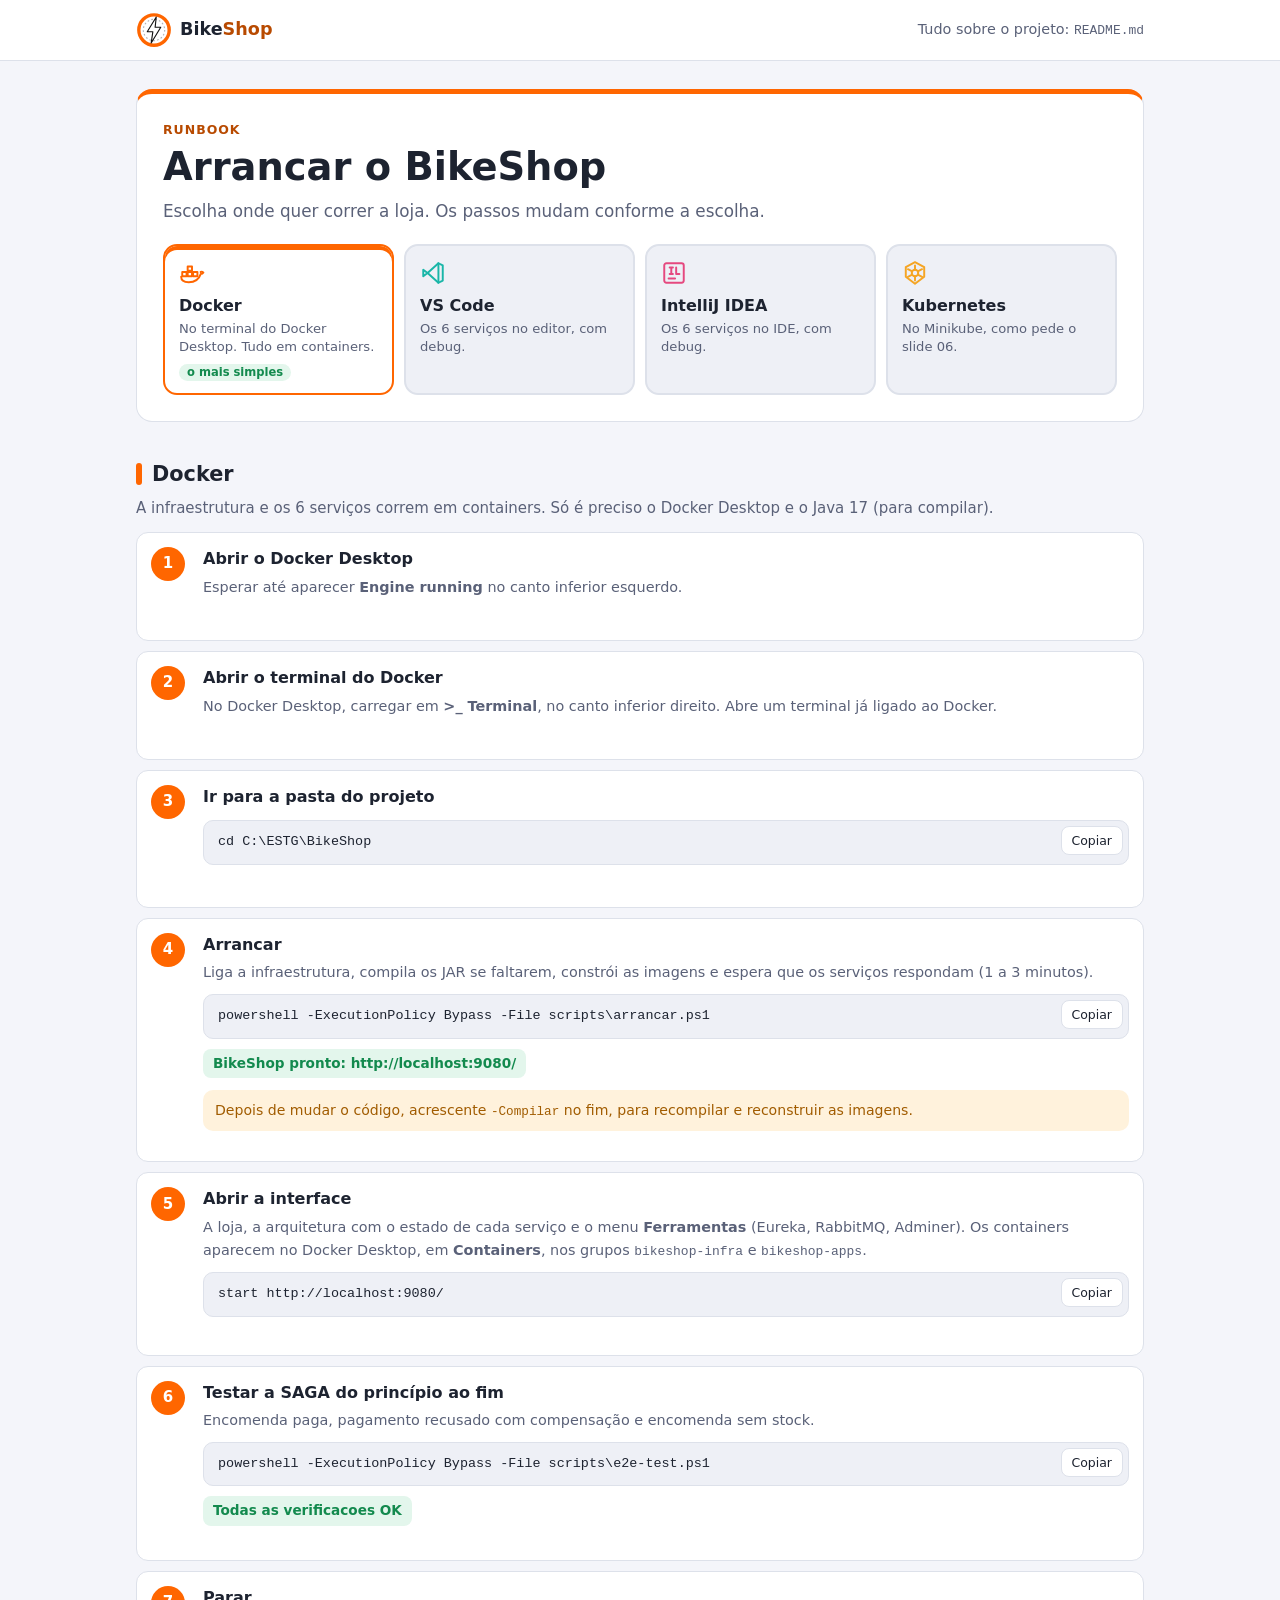
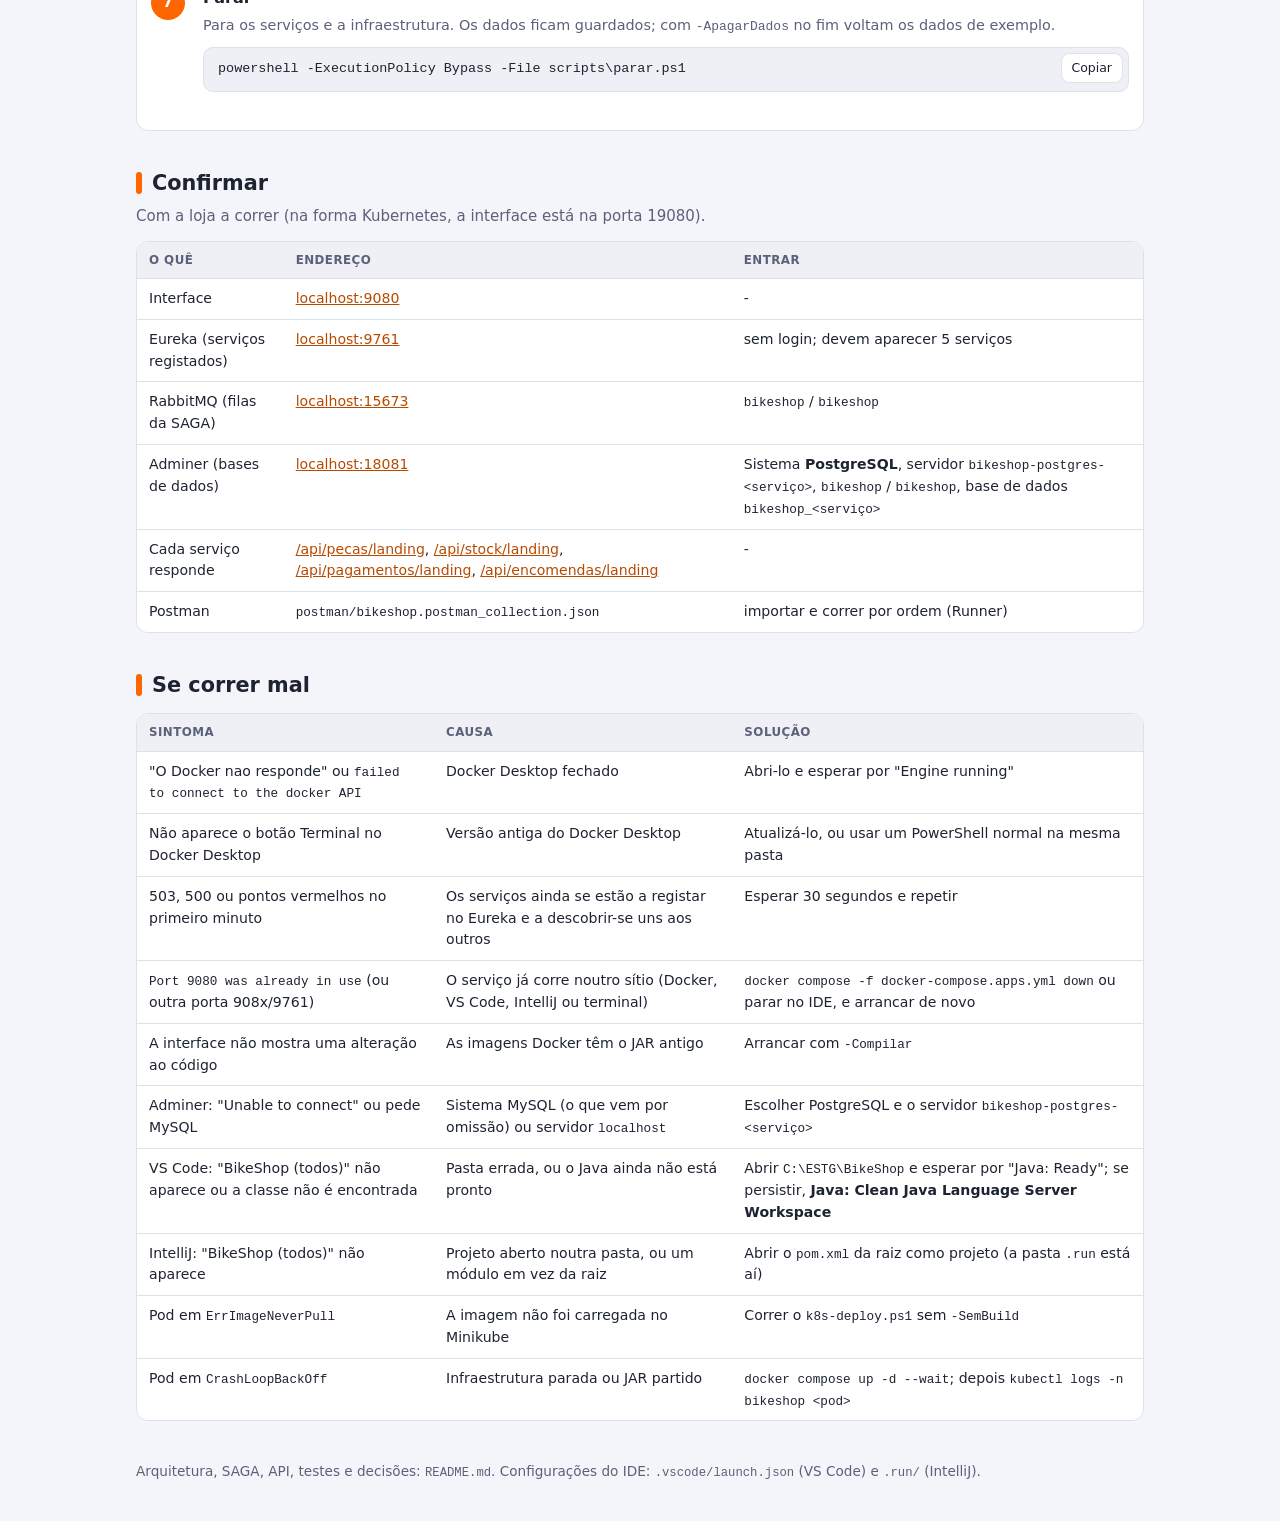
==== RUNBOOK.html @ 40848732 "Runbook: arrancar pelo Docker, VS Code, IntelliJ ou Minikube - RUNBOOK.html com um seletor por forma" ====
<!doctype html>
<html lang="pt-PT">
<head>
<meta charset="utf-8">
<meta name="viewport" content="width=device-width, initial-scale=1">
<title>Runbook · BikeShop</title>
<meta name="description" content="Como arrancar o BikeShop: no terminal do Docker Desktop, pelo VS Code, pelo IntelliJ IDEA ou no Minikube.">
<style>
:root{--bg:#f4f5fa;--s:#fff;--s2:#eef0f6;--t:#1d2330;--m:#5a6178;--b:#dde1ea;--a:#ff6600;--ai:#b84a00;--ok:#138a4e;--okb:#e3f6ec;--warn:#a15c00;--warnb:#fff2dc;--dk:#ff6600;--vs:#19b6a8;--ij:#e5487f;--k8:#f5a524;color-scheme:light}
@media (prefers-color-scheme:dark){:root{--bg:#0e1020;--s:#181b2e;--s2:#20243a;--t:#eef0f7;--m:#a9afc6;--b:#2e3350;--ai:#ff8a3d;--ok:#34d399;--okb:#10302a;--warn:#f5b54a;--warnb:#33270f;color-scheme:dark}}
*{box-sizing:border-box}
body{margin:0;background:var(--bg);color:var(--t);font:15px/1.55 "Segoe UI",system-ui,-apple-system,Roboto,sans-serif}
a{color:var(--ai)}
code,pre,kbd{font-family:ui-monospace,"Cascadia Code",Consolas,monospace}
code{font-size:.9em}
kbd{padding:1px 6px;border:1px solid var(--b);border-bottom-width:2px;border-radius:6px;background:var(--s2);font-size:.85em}
.wrap{max-width:1040px;margin:0 auto;padding:0 16px}
header.top{background:var(--s);border-bottom:1px solid var(--b)}
.top .wrap{display:flex;align-items:center;flex-wrap:wrap;gap:6px 12px;min-height:60px;padding-top:8px;padding-bottom:8px}
.brand{display:flex;align-items:center;gap:8px;font-weight:800;font-size:1.1rem}
.brand svg{width:36px;height:36px}.wm span{color:var(--ai)}
.top .doc{margin-left:auto;font-size:.9rem;color:var(--m)}
.hero{margin:28px 0 8px;padding:26px;border-radius:16px;background:var(--s);border:1px solid var(--b);border-top:5px solid var(--a)}
.eyebrow{margin:0;color:var(--ai);font-weight:700;font-size:.78rem;letter-spacing:.08em;text-transform:uppercase}
h1{margin:6px 0 0;font-size:clamp(1.6rem,1.2rem + 1.8vw,2.4rem);line-height:1.15}
.lead{margin:8px 0 0;color:var(--m);font-size:1.05rem}
/* Seletor da forma de arrancar */
.modos{display:grid;grid-template-columns:repeat(4,minmax(0,1fr));gap:10px;margin:20px 0 0}
.modo{--c:var(--a);display:flex;flex-direction:column;align-items:flex-start;gap:2px;padding:14px 14px 12px;border-radius:14px;border:2px solid var(--b);background:var(--s2);color:var(--t);font:inherit;text-align:left;cursor:pointer;transition:border-color .15s,background .15s,transform .15s}
.modo:hover{border-color:var(--c);transform:translateY(-1px)}
.modo:focus-visible{outline:3px solid var(--c);outline-offset:2px}
.modo[aria-selected="true"]{border-color:var(--c);background:var(--s);box-shadow:inset 0 4px 0 var(--c)}
.modo svg{width:26px;height:26px;margin-bottom:6px;color:var(--c);fill:none;stroke:currentColor;stroke-width:1.8;stroke-linecap:round;stroke-linejoin:round}
.modo b{font-size:1rem}.modo span{color:var(--m);font-size:.82rem;line-height:1.35}
.modo .tag{margin-top:6px;padding:1px 8px;border-radius:999px;background:var(--okb);color:var(--ok);font-size:.72rem;font-weight:700}
.dk{--c:var(--dk)}.vs{--c:var(--vs)}.ij{--c:var(--ij)}.k8{--c:var(--k8)}
.painel[hidden]{display:block}.js .painel[hidden]{display:none}
.painel{margin-top:8px}
h2{margin:36px 0 12px;font-size:1.3rem;display:flex;align-items:center;gap:10px}
h2:before{content:"";flex:none;width:6px;height:22px;border-radius:3px;background:var(--c,var(--a))}
.sub{margin:-6px 0 12px;color:var(--m)}
.porque{margin:0 0 12px;padding:12px 14px;border-radius:12px;background:var(--s);border:1px solid var(--b);border-left:4px solid var(--c);font-size:.92rem}
ol.steps{list-style:none;margin:0;padding:0;display:grid;gap:10px;counter-reset:n}
ol.steps>li{counter-increment:n;display:grid;grid-template-columns:40px minmax(0,1fr);gap:4px 12px;padding:14px;border-radius:12px;background:var(--s);border:1px solid var(--b)}
ol.steps>li>*{grid-column:2}
ol.steps>li:before{content:counter(n);grid-column:1;grid-row:1 / span 9;display:grid;place-items:center;width:34px;height:34px;border-radius:50%;background:var(--c,var(--a));color:#fff;font-weight:800}
ol.steps h3{margin:0;font-size:1rem}ol.steps p{margin:0;color:var(--m);font-size:.9rem}
.cmd{position:relative;margin:6px 0 0}
.cmd pre{margin:0;padding:11px 84px 11px 14px;border-radius:10px;background:var(--s2);border:1px solid var(--b);overflow-x:auto;font-size:.84rem;white-space:pre}
.copy{position:absolute;top:6px;right:6px;padding:4px 10px;border:1px solid var(--b);border-radius:8px;background:var(--s);color:var(--t);font:inherit;font-size:.78rem;cursor:pointer}
.copy:hover{border-color:var(--a)}
.ok{display:block;width:fit-content;max-width:100%;margin-top:6px;padding:4px 10px;border-radius:8px;background:var(--okb);color:var(--ok);font-size:.85rem;font-weight:600}
.note{margin-top:8px;padding:10px 12px;border-radius:10px;background:var(--warnb);color:var(--warn);font-size:.88rem}
table{width:100%;border-collapse:collapse;background:var(--s);font-size:.88rem}
th,td{padding:9px 12px;border-bottom:1px solid var(--b);text-align:left;vertical-align:top}
th{background:var(--s2);color:var(--m);font-size:.74rem;letter-spacing:.04em;text-transform:uppercase}
tr:last-child td{border-bottom:0}.tw{overflow-x:auto;border-radius:12px;border:1px solid var(--b)}
footer{margin:40px 0;color:var(--m);font-size:.85rem}
@media (max-width:860px){.modos{grid-template-columns:repeat(2,minmax(0,1fr))}}
@media (max-width:760px){ol.steps>li{grid-template-columns:minmax(0,1fr)}ol.steps>li>*{grid-column:1}ol.steps>li:before{grid-row:auto}.hero{padding:20px}}
@media (max-width:420px){.modo span:not(.tag){display:none}}
</style>
</head>
<body>
<header class="top"><div class="wrap">
  <div class="brand"><svg viewBox="0 0 64 64" aria-hidden="true"><circle cx="32" cy="32" r="27" fill="none" stroke="#FF6600" stroke-width="6"/><circle cx="32" cy="32" r="19" fill="none" stroke="currentColor" stroke-opacity=".35" stroke-width="2" stroke-dasharray="3 4"/><path d="M36 9 L20 35 H30 L27 55 L44 27 H34 Z" fill="#FFFFFF" stroke="#111111" stroke-width="2" stroke-linejoin="round"/></svg><span class="wm">Bike<span>Shop</span></span></div>
  <span class="doc">Tudo sobre o projeto: <code>README.md</code></span>
</div></header>

<main class="wrap">
<section class="hero">
  <p class="eyebrow">Runbook</p>
  <h1>Arrancar o BikeShop</h1>
  <p class="lead">Escolha onde quer correr a loja. Os passos mudam conforme a escolha.</p>
  <div class="modos" role="tablist" aria-label="Forma de arrancar">
    <button class="modo dk" role="tab" id="t-docker" aria-controls="docker" aria-selected="true">
      <svg viewBox="0 0 24 24" aria-hidden="true"><rect x="3" y="11" width="4" height="4"/><rect x="8" y="11" width="4" height="4"/><rect x="13" y="11" width="4" height="4"/><rect x="8" y="6" width="4" height="4"/><path d="M2 15.5c0 3 2.5 5 7 5 6 0 9.5-3 11-7.5 1 0 2-.5 2.5-1.5-1-.7-2-.6-2.5-.4"/></svg>
      <b>Docker</b><span>No terminal do Docker Desktop. Tudo em containers.</span><span class="tag">o mais simples</span>
    </button>
    <button class="modo vs" role="tab" id="t-vscode" aria-controls="vscode" aria-selected="false">
      <svg viewBox="0 0 24 24" aria-hidden="true"><path d="M17 3l4 2v14l-4 2L7 12l10-9z"/><path d="M17 3v18M7 12L3 9v6l4-3"/></svg>
      <b>VS Code</b><span>Os 6 serviços no editor, com debug.</span>
    </button>
    <button class="modo ij" role="tab" id="t-intellij" aria-controls="intellij" aria-selected="false">
      <svg viewBox="0 0 24 24" aria-hidden="true"><rect x="3" y="3" width="18" height="18" rx="2"/><path d="M7 17h6M8 7h3M9.5 7v6M8 13h3M14 7v6h3"/></svg>
      <b>IntelliJ IDEA</b><span>Os 6 serviços no IDE, com debug.</span>
    </button>
    <button class="modo k8" role="tab" id="t-k8s" aria-controls="k8s" aria-selected="false">
      <svg viewBox="0 0 24 24" aria-hidden="true"><path d="M12 2l8.5 4.5v9L12 22l-8.5-6.5v-9L12 2z"/><circle cx="12" cy="12" r="3"/><path d="M12 5v4M12 15v4M5.5 8.5L9.4 10.5M14.6 13.5l3.9 2M18.5 8.5l-3.9 2M9.4 13.5l-3.9 2"/></svg>
      <b>Kubernetes</b><span>No Minikube, como pede o slide 06.</span>
    </button>
  </div>
</section>

<!-- Docker -->
<section class="painel dk" id="docker" role="tabpanel" aria-labelledby="t-docker">
  <h2>Docker</h2>
  <p class="sub">A infraestrutura e os 6 serviços correm em containers. Só é preciso o Docker Desktop e o Java 17 (para compilar).</p>
  <ol class="steps">
    <li>
      <h3>Abrir o Docker Desktop</h3>
      <p>Esperar até aparecer <b>Engine running</b> no canto inferior esquerdo.</p>
    </li>
    <li>
      <h3>Abrir o terminal do Docker</h3>
      <p>No Docker Desktop, carregar em <b>&gt;_ Terminal</b>, no canto inferior direito. Abre um terminal já ligado ao Docker.</p>
    </li>
    <li>
      <h3>Ir para a pasta do projeto</h3>
      <div class="cmd"><pre>cd C:\ESTG\BikeShop</pre></div>
    </li>
    <li>
      <h3>Arrancar</h3>
      <p>Liga a infraestrutura, compila os JAR se faltarem, constrói as imagens e espera que os serviços respondam (1 a 3 minutos).</p>
      <div class="cmd"><pre>powershell -ExecutionPolicy Bypass -File scripts\arrancar.ps1</pre></div>
      <span class="ok">BikeShop pronto: http://localhost:9080/</span>
      <div class="note">Depois de mudar o código, acrescente <code>-Compilar</code> no fim, para recompilar e reconstruir as imagens.</div>
    </li>
    <li>
      <h3>Abrir a interface</h3>
      <p>A loja, a arquitetura com o estado de cada serviço e o menu <b>Ferramentas</b> (Eureka, RabbitMQ, Adminer). Os containers aparecem no Docker Desktop, em <b>Containers</b>, nos grupos <code>bikeshop-infra</code> e <code>bikeshop-apps</code>.</p>
      <div class="cmd"><pre>start http://localhost:9080/</pre></div>
    </li>
    <li>
      <h3>Testar a SAGA do princípio ao fim</h3>
      <p>Encomenda paga, pagamento recusado com compensação e encomenda sem stock.</p>
      <div class="cmd"><pre>powershell -ExecutionPolicy Bypass -File scripts\e2e-test.ps1</pre></div>
      <span class="ok">Todas as verificacoes OK</span>
    </li>
    <li>
      <h3>Parar</h3>
      <p>Para os serviços e a infraestrutura. Os dados ficam guardados; com <code>-ApagarDados</code> no fim voltam os dados de exemplo.</p>
      <div class="cmd"><pre>powershell -ExecutionPolicy Bypass -File scripts\parar.ps1</pre></div>
    </li>
  </ol>
</section>

<!-- VS Code -->
<section class="painel vs" id="vscode" role="tabpanel" aria-labelledby="t-vscode" hidden>
  <h2>VS Code</h2>
  <p class="sub">Para programar: a infraestrutura fica em Docker e os 6 serviços correm no VS Code, com breakpoints.</p>
  <ol class="steps">
    <li>
      <h3>Abrir o Docker Desktop</h3>
      <p>Esperar por <b>Engine running</b>. As bases de dados e o RabbitMQ correm lá.</p>
    </li>
    <li>
      <h3>Instalar a extensão Java</h3>
      <p>Em <b>Extensions</b> (<kbd>Ctrl</kbd>+<kbd>Shift</kbd>+<kbd>X</kbd>), instalar o <b>Extension Pack for Java</b> (Microsoft). Só na primeira vez.</p>
    </li>
    <li>
      <h3>Abrir a pasta do projeto</h3>
      <p><b>File › Open Folder</b> e escolher <code>C:\ESTG\BikeShop</code>.</p>
    </li>
    <li>
      <h3>Arrancar a infraestrutura</h3>
      <p>No terminal do VS Code (<kbd>Ctrl</kbd>+<kbd>`</kbd>): 4 PostgreSQL, RabbitMQ e Adminer.</p>
      <div class="cmd"><pre>docker compose up -d --wait</pre></div>
      <span class="ok">Container bikeshop-rabbitmq Healthy</span>
      <div class="note">Se os serviços estiverem a correr em Docker, pare-os primeiro, porque usam as mesmas portas: <code>docker compose -f docker-compose.apps.yml down</code></div>
    </li>
    <li>
      <h3>Esperar por "Java: Ready"</h3>
      <p>Na barra de baixo. Na primeira vez demora, porque importa os 6 módulos Maven.</p>
    </li>
    <li>
      <h3>Correr "BikeShop (todos)"</h3>
      <p>Abrir <b>Run and Debug</b> (<kbd>Ctrl</kbd>+<kbd>Shift</kbd>+<kbd>D</kbd>), escolher <b>BikeShop (todos)</b> na lista de cima e carregar em ▶. Arranca o registo e os outros 5; cada um fica com a sua consola.</p>
      <div class="note">Para correr só um, escolha-o na mesma lista (<code>bikeshop-catalogo</code>, …). O <code>bikeshop-registo</code> tem de estar sempre a correr.</div>
    </li>
    <li>
      <h3>Confirmar</h3>
      <p>Esperar uns 30 segundos, para os serviços se registarem no Eureka, e no terminal:</p>
      <div class="cmd"><pre>.\scripts\e2e-test.ps1</pre></div>
      <span class="ok">Todas as verificacoes OK</span>
    </li>
    <li>
      <h3>Parar</h3>
      <p>Botão ■ na barra de debug (<kbd>Shift</kbd>+<kbd>F5</kbd>) para os serviços; depois a infraestrutura:</p>
      <div class="cmd"><pre>docker compose down</pre></div>
    </li>
  </ol>
</section>

<!-- IntelliJ -->
<section class="painel ij" id="intellij" role="tabpanel" aria-labelledby="t-intellij" hidden>
  <h2>IntelliJ IDEA</h2>
  <p class="sub">Para programar: a infraestrutura fica em Docker e os 6 serviços correm no IntelliJ, com breakpoints.</p>
  <ol class="steps">
    <li>
      <h3>Abrir o Docker Desktop</h3>
      <p>Esperar por <b>Engine running</b>. As bases de dados e o RabbitMQ correm lá.</p>
    </li>
    <li>
      <h3>Abrir o projeto</h3>
      <p><b>File › Open</b>, escolher o <code>pom.xml</code> da raiz (<code>C:\ESTG\BikeShop\pom.xml</code>) e <b>Open as Project</b>.</p>
    </li>
    <li>
      <h3>Esperar pelo Maven</h3>
      <p>Até a barra de baixo deixar de indexar e aparecerem os 6 módulos <code>bikeshop-*</code>.</p>
    </li>
    <li>
      <h3>Arrancar a infraestrutura</h3>
      <p>No terminal do IntelliJ (<kbd>Alt</kbd>+<kbd>F12</kbd>): 4 PostgreSQL, RabbitMQ e Adminer.</p>
      <div class="cmd"><pre>docker compose up -d --wait</pre></div>
      <span class="ok">Container bikeshop-rabbitmq Healthy</span>
      <div class="note">Se os serviços estiverem a correr em Docker, pare-os primeiro, porque usam as mesmas portas: <code>docker compose -f docker-compose.apps.yml down</code></div>
    </li>
    <li>
      <h3>Correr "BikeShop (todos)"</h3>
      <p>Na lista de configurações (em cima, à direita), escolher <b>BikeShop (todos)</b> e carregar em ▶. Arranca o registo e os outros 5, cada um no seu separador da janela <b>Run</b>.</p>
      <div class="note">Para correr só um, as configurações estão na pasta <b>BikeShop</b> da mesma lista. O <code>bikeshop-registo</code> tem de estar sempre a correr.</div>
    </li>
    <li>
      <h3>Confirmar</h3>
      <p>Esperar uns 30 segundos, para os serviços se registarem no Eureka, e no terminal:</p>
      <div class="cmd"><pre>.\scripts\e2e-test.ps1</pre></div>
      <span class="ok">Todas as verificacoes OK</span>
    </li>
    <li>
      <h3>Parar</h3>
      <p>Botão ■ na janela Run (<kbd>Ctrl</kbd>+<kbd>F2</kbd>) para os serviços; depois a infraestrutura:</p>
      <div class="cmd"><pre>docker compose down</pre></div>
    </li>
  </ol>
</section>

<!-- Kubernetes -->
<section class="painel k8" id="k8s" role="tabpanel" aria-labelledby="t-k8s" hidden>
  <h2>Kubernetes (Minikube)</h2>
  <p class="porque"><b>Porquê?</b> O slide 06 pede o projeto todo no Kubernetes, com réplicas, ConfigMap e Secret, e uma nova versão posta em produção. É opcional: para usar a loja ou programar, basta Docker, VS Code ou IntelliJ. Aqui os 6 serviços correm no cluster (perfil <code>bikeshop-minikube</code>, namespace <code>bikeshop</code>), o catálogo com 2 réplicas; a infraestrutura continua no Docker.</p>
  <ol class="steps">
    <li>
      <h3>Abrir o Docker Desktop e o terminal</h3>
      <p>Esperar por <b>Engine running</b>, abrir <b>&gt;_ Terminal</b> e ir para a pasta do projeto. Precisa também do Minikube e do kubectl instalados.</p>
      <div class="cmd"><pre>cd C:\ESTG\BikeShop</pre></div>
    </li>
    <li>
      <h3>Pôr no cluster</h3>
      <p>Arranca o Minikube se preciso, compila, constrói as imagens, carrega-as no cluster e aplica <code>k8s/</code>. Na primeira vez demora alguns minutos.</p>
      <div class="cmd"><pre>powershell -ExecutionPolicy Bypass -File scripts\k8s-deploy.ps1</pre></div>
      <span class="ok">deployment "bikeshop-encomendas" successfully rolled out</span>
    </li>
    <li>
      <h3>Abrir a gateway do cluster</h3>
      <p>Deixar este comando a correr; a interface fica em http://localhost:19080/.</p>
      <div class="cmd"><pre>kubectl port-forward -n bikeshop svc/bikeshop-gateway 19080:80</pre></div>
    </li>
    <li>
      <h3>Testar e ver os pods</h3>
      <p>Noutro terminal, também na pasta do projeto:</p>
      <div class="cmd"><pre>powershell -ExecutionPolicy Bypass -File scripts\e2e-test.ps1 -Gateway http://localhost:19080
kubectl get pods -n bikeshop</pre></div>
    </li>
    <li>
      <h3>Nova versão a partir do Docker Hub</h3>
      <p>Muda um serviço para uma imagem publicada e acompanha a troca dos pods, um de cada vez.</p>
      <div class="cmd"><pre>powershell -ExecutionPolicy Bypass -File scripts\k8s-atualizar.ps1 -Utilizador 8220800 -Servico catalogo -Versao 2.0</pre></div>
    </li>
    <li>
      <h3>Parar o cluster</h3>
      <p>Os pods voltam no próximo <code>minikube start</code>.</p>
      <div class="cmd"><pre>minikube -p bikeshop-minikube stop</pre></div>
    </li>
  </ol>
</section>

<h2 id="confirmar">Confirmar</h2>
<p class="sub">Com a loja a correr (na forma Kubernetes, a interface está na porta 19080).</p>
<div class="tw"><table>
  <thead><tr><th>O quê</th><th>Endereço</th><th>Entrar</th></tr></thead>
  <tbody>
    <tr><td>Interface</td><td><a href="http://localhost:9080/">localhost:9080</a></td><td>-</td></tr>
    <tr><td>Eureka (serviços registados)</td><td><a href="http://localhost:9761/">localhost:9761</a></td><td>sem login; devem aparecer 5 serviços</td></tr>
    <tr><td>RabbitMQ (filas da SAGA)</td><td><a href="http://localhost:15673/">localhost:15673</a></td><td><code>bikeshop</code> / <code>bikeshop</code></td></tr>
    <tr><td>Adminer (bases de dados)</td><td><a href="http://localhost:18081/">localhost:18081</a></td><td>Sistema <b>PostgreSQL</b>, servidor <code>bikeshop-postgres-&lt;serviço&gt;</code>, <code>bikeshop</code> / <code>bikeshop</code>, base de dados <code>bikeshop_&lt;serviço&gt;</code></td></tr>
    <tr><td>Cada serviço responde</td><td><a href="http://localhost:9080/api/pecas/landing">/api/pecas/landing</a>, <a href="http://localhost:9080/api/stock/landing">/api/stock/landing</a>, <a href="http://localhost:9080/api/pagamentos/landing">/api/pagamentos/landing</a>, <a href="http://localhost:9080/api/encomendas/landing">/api/encomendas/landing</a></td><td>-</td></tr>
    <tr><td>Postman</td><td><code>postman/bikeshop.postman_collection.json</code></td><td>importar e correr por ordem (Runner)</td></tr>
  </tbody>
</table></div>

<h2 id="problemas">Se correr mal</h2>
<div class="tw"><table>
  <thead><tr><th>Sintoma</th><th>Causa</th><th>Solução</th></tr></thead>
  <tbody>
    <tr><td>"O Docker nao responde" ou <code>failed to connect to the docker API</code></td><td>Docker Desktop fechado</td><td>Abri-lo e esperar por "Engine running"</td></tr>
    <tr><td>Não aparece o botão Terminal no Docker Desktop</td><td>Versão antiga do Docker Desktop</td><td>Atualizá-lo, ou usar um PowerShell normal na mesma pasta</td></tr>
    <tr><td>503, 500 ou pontos vermelhos no primeiro minuto</td><td>Os serviços ainda se estão a registar no Eureka e a descobrir-se uns aos outros</td><td>Esperar 30 segundos e repetir</td></tr>
    <tr><td><code>Port 9080 was already in use</code> (ou outra porta 908x/9761)</td><td>O serviço já corre noutro sítio (Docker, VS Code, IntelliJ ou terminal)</td><td><code>docker compose -f docker-compose.apps.yml down</code> ou parar no IDE, e arrancar de novo</td></tr>
    <tr><td>A interface não mostra uma alteração ao código</td><td>As imagens Docker têm o JAR antigo</td><td>Arrancar com <code>-Compilar</code></td></tr>
    <tr><td>Adminer: "Unable to connect" ou pede MySQL</td><td>Sistema MySQL (o que vem por omissão) ou servidor <code>localhost</code></td><td>Escolher PostgreSQL e o servidor <code>bikeshop-postgres-&lt;serviço&gt;</code></td></tr>
    <tr><td>VS Code: "BikeShop (todos)" não aparece ou a classe não é encontrada</td><td>Pasta errada, ou o Java ainda não está pronto</td><td>Abrir <code>C:\ESTG\BikeShop</code> e esperar por "Java: Ready"; se persistir, <b>Java: Clean Java Language Server Workspace</b></td></tr>
    <tr><td>IntelliJ: "BikeShop (todos)" não aparece</td><td>Projeto aberto noutra pasta, ou um módulo em vez da raiz</td><td>Abrir o <code>pom.xml</code> da raiz como projeto (a pasta <code>.run</code> está aí)</td></tr>
    <tr><td>Pod em <code>ErrImageNeverPull</code></td><td>A imagem não foi carregada no Minikube</td><td>Correr o <code>k8s-deploy.ps1</code> sem <code>-SemBuild</code></td></tr>
    <tr><td>Pod em <code>CrashLoopBackOff</code></td><td>Infraestrutura parada ou JAR partido</td><td><code>docker compose up -d --wait</code>; depois <code>kubectl logs -n bikeshop &lt;pod&gt;</code></td></tr>
  </tbody>
</table></div>

<footer>Arquitetura, SAGA, API, testes e decisões: <code>README.md</code>. Configurações do IDE: <code>.vscode/launch.json</code> (VS Code) e <code>.run/</code> (IntelliJ).</footer>
</main>

<script>
// Botão Copiar em cada comando
document.querySelectorAll('.cmd').forEach(function (box) {
  var b = document.createElement('button'); b.className = 'copy'; b.type = 'button'; b.textContent = 'Copiar';
  b.onclick = function () {
    var t = box.querySelector('pre').innerText;
    (navigator.clipboard ? navigator.clipboard.writeText(t) : Promise.reject()).then(function () { b.textContent = 'Copiado'; },
      function () { b.textContent = 'Selecione e copie'; });
    setTimeout(function () { b.textContent = 'Copiar'; }, 1500);
  };
  box.appendChild(b);
});

// Seletor: mostra só a forma escolhida; fica no endereço (#vscode) e é lembrado neste browser.
// Sem JavaScript, as quatro formas aparecem umas a seguir às outras.
(function () {
  document.documentElement.classList.add('js');
  var tabs = Array.prototype.slice.call(document.querySelectorAll('.modo'));
  var ids = tabs.map(function (t) { return t.getAttribute('aria-controls'); });
  function mostrar(id, foco) {
    if (ids.indexOf(id) < 0) id = ids[0];
    tabs.forEach(function (t) {
      var on = t.getAttribute('aria-controls') === id;
      t.setAttribute('aria-selected', on); t.tabIndex = on ? 0 : -1;
      document.getElementById(t.getAttribute('aria-controls')).hidden = !on;
      if (on && foco) t.focus();
    });
    try { localStorage.setItem('bikeshop.runbook', id); } catch (e) { }
    if (location.hash !== '#' + id) history.replaceState(null, '', '#' + id);
  }
  tabs.forEach(function (t, i) {
    t.addEventListener('click', function () { mostrar(t.getAttribute('aria-controls')); });
    t.addEventListener('keydown', function (e) {
      var d = { ArrowRight: 1, ArrowDown: 1, ArrowLeft: -1, ArrowUp: -1 }[e.key];
      if (!d) return;
      e.preventDefault();
      mostrar(ids[(i + d + ids.length) % ids.length], true);
    });
  });
  var guardado = null;
  try { guardado = localStorage.getItem('bikeshop.runbook'); } catch (e) { }
  mostrar(location.hash.slice(1) || guardado || ids[0]);
  window.addEventListener('hashchange', function () { mostrar(location.hash.slice(1)); });
})();
</script>
</body>
</html>
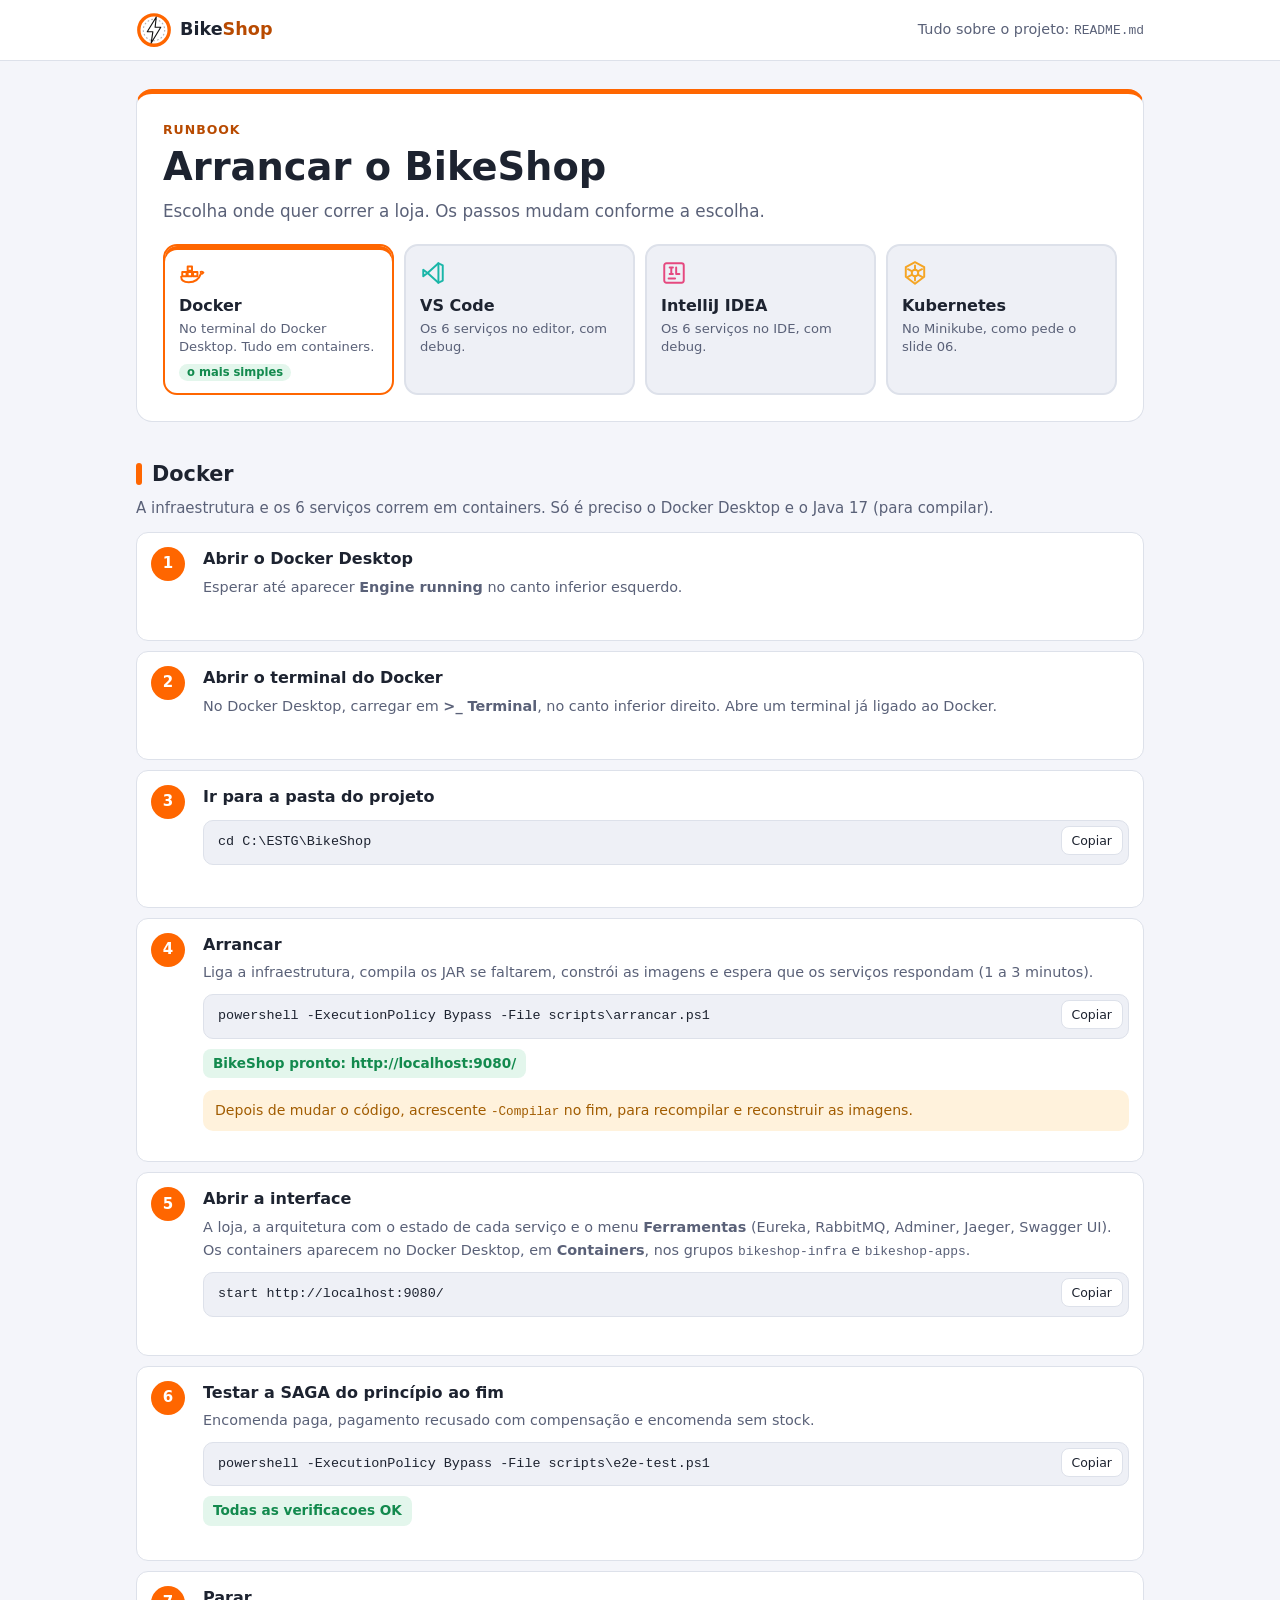
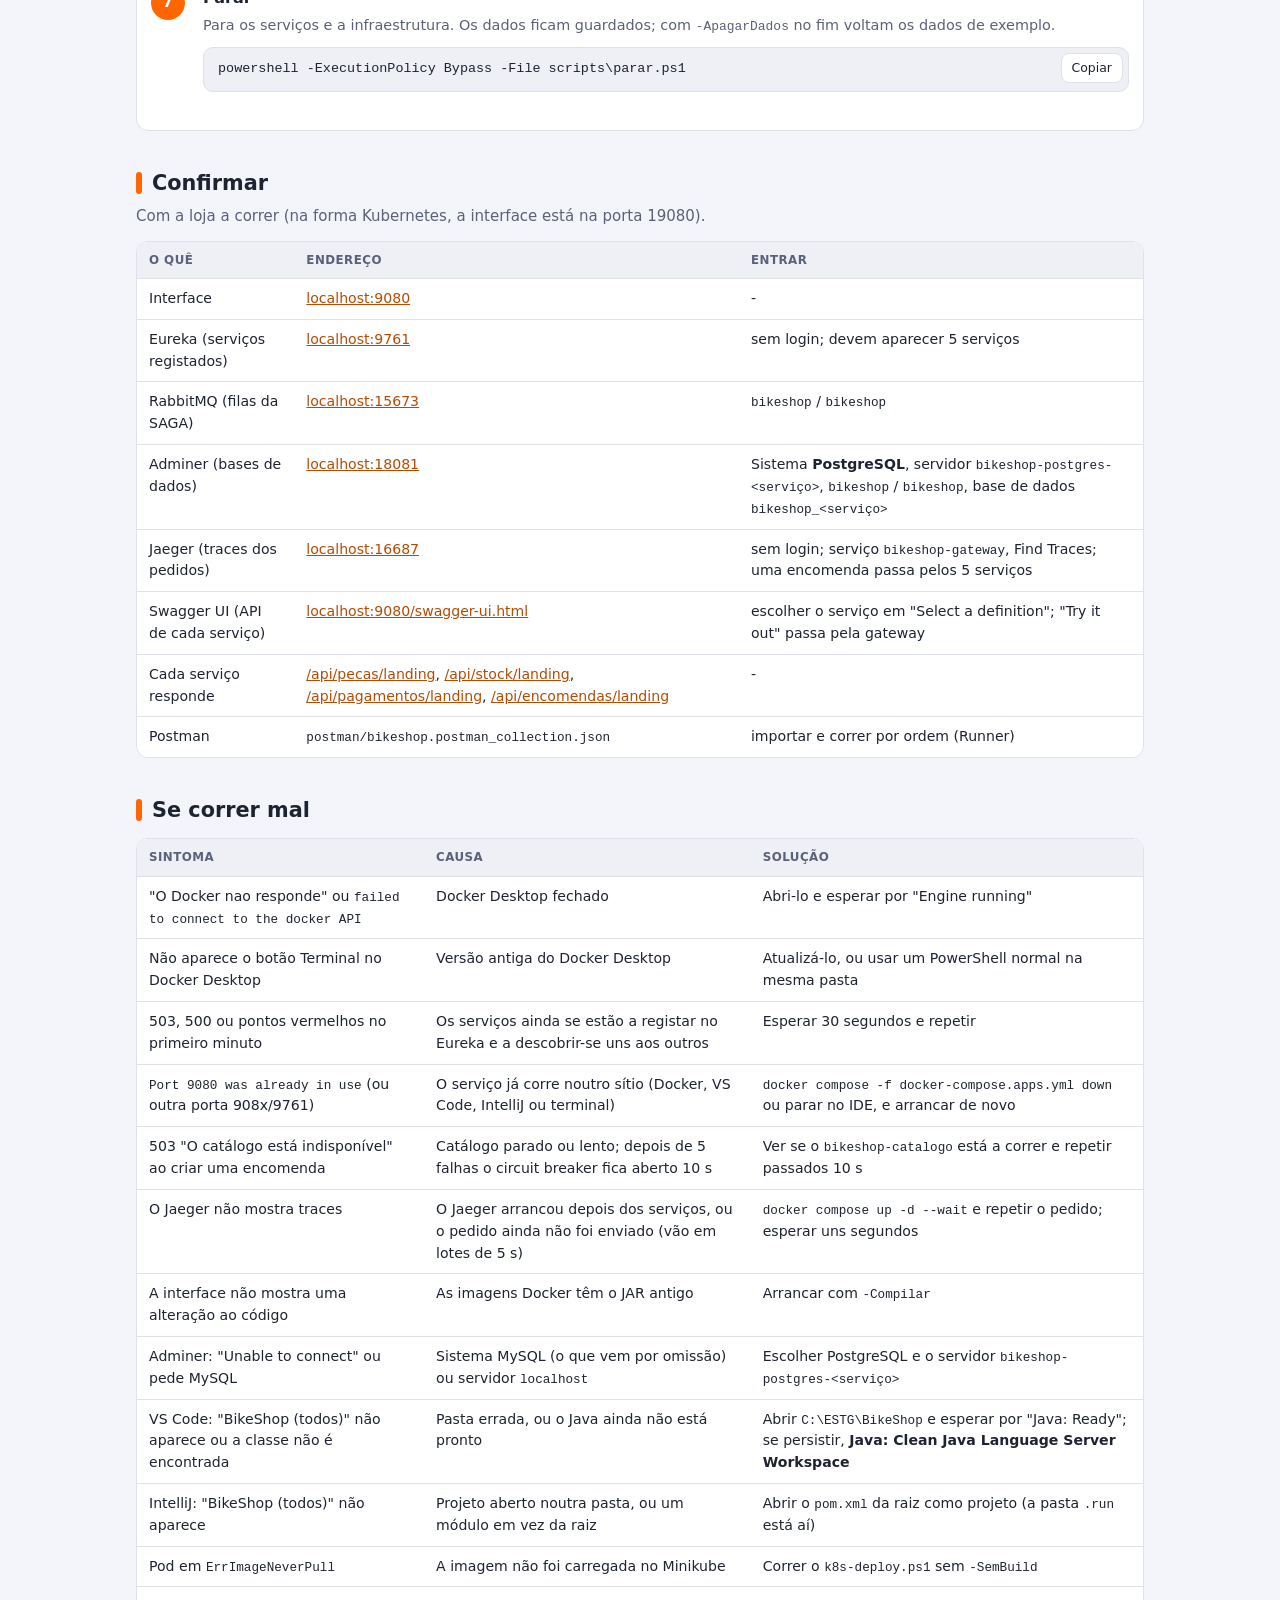
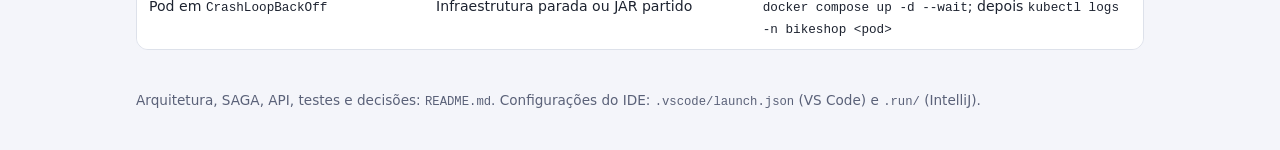
==== commit 6b3071c8: "Interface, runbook e README: Jaeger, Swagger, Boot 4.1 e resumo das aulas - Tracing sem ruído: um Ob" ====
--- a/RUNBOOK.html
+++ b/RUNBOOK.html
@@ -118,7 +118,7 @@
     </li>
     <li>
       <h3>Abrir a interface</h3>
-      <p>A loja, a arquitetura com o estado de cada serviço e o menu <b>Ferramentas</b> (Eureka, RabbitMQ, Adminer). Os containers aparecem no Docker Desktop, em <b>Containers</b>, nos grupos <code>bikeshop-infra</code> e <code>bikeshop-apps</code>.</p>
+      <p>A loja, a arquitetura com o estado de cada serviço e o menu <b>Ferramentas</b> (Eureka, RabbitMQ, Adminer, Jaeger, Swagger UI). Os containers aparecem no Docker Desktop, em <b>Containers</b>, nos grupos <code>bikeshop-infra</code> e <code>bikeshop-apps</code>.</p>
       <div class="cmd"><pre>start http://localhost:9080/</pre></div>
     </li>
     <li>
@@ -154,7 +154,7 @@
     </li>
     <li>
       <h3>Arrancar a infraestrutura</h3>
-      <p>No terminal do VS Code (<kbd>Ctrl</kbd>+<kbd>`</kbd>): 4 PostgreSQL, RabbitMQ e Adminer.</p>
+      <p>No terminal do VS Code (<kbd>Ctrl</kbd>+<kbd>`</kbd>): 4 PostgreSQL, RabbitMQ, Jaeger e Adminer.</p>
       <div class="cmd"><pre>docker compose up -d --wait</pre></div>
       <span class="ok">Container bikeshop-rabbitmq Healthy</span>
       <div class="note">Se os serviços estiverem a correr em Docker, pare-os primeiro, porque usam as mesmas portas: <code>docker compose -f docker-compose.apps.yml down</code></div>
@@ -201,7 +201,7 @@
     </li>
     <li>
       <h3>Arrancar a infraestrutura</h3>
-      <p>No terminal do IntelliJ (<kbd>Alt</kbd>+<kbd>F12</kbd>): 4 PostgreSQL, RabbitMQ e Adminer.</p>
+      <p>No terminal do IntelliJ (<kbd>Alt</kbd>+<kbd>F12</kbd>): 4 PostgreSQL, RabbitMQ, Jaeger e Adminer.</p>
       <div class="cmd"><pre>docker compose up -d --wait</pre></div>
       <span class="ok">Container bikeshop-rabbitmq Healthy</span>
       <div class="note">Se os serviços estiverem a correr em Docker, pare-os primeiro, porque usam as mesmas portas: <code>docker compose -f docker-compose.apps.yml down</code></div>
@@ -274,6 +274,8 @@
     <tr><td>Eureka (serviços registados)</td><td><a href="http://localhost:9761/">localhost:9761</a></td><td>sem login; devem aparecer 5 serviços</td></tr>
     <tr><td>RabbitMQ (filas da SAGA)</td><td><a href="http://localhost:15673/">localhost:15673</a></td><td><code>bikeshop</code> / <code>bikeshop</code></td></tr>
     <tr><td>Adminer (bases de dados)</td><td><a href="http://localhost:18081/">localhost:18081</a></td><td>Sistema <b>PostgreSQL</b>, servidor <code>bikeshop-postgres-&lt;serviço&gt;</code>, <code>bikeshop</code> / <code>bikeshop</code>, base de dados <code>bikeshop_&lt;serviço&gt;</code></td></tr>
+    <tr><td>Jaeger (traces dos pedidos)</td><td><a href="http://localhost:16687/">localhost:16687</a></td><td>sem login; serviço <code>bikeshop-gateway</code>, Find Traces; uma encomenda passa pelos 5 serviços</td></tr>
+    <tr><td>Swagger UI (API de cada serviço)</td><td><a href="http://localhost:9080/swagger-ui.html">localhost:9080/swagger-ui.html</a></td><td>escolher o serviço em "Select a definition"; "Try it out" passa pela gateway</td></tr>
     <tr><td>Cada serviço responde</td><td><a href="http://localhost:9080/api/pecas/landing">/api/pecas/landing</a>, <a href="http://localhost:9080/api/stock/landing">/api/stock/landing</a>, <a href="http://localhost:9080/api/pagamentos/landing">/api/pagamentos/landing</a>, <a href="http://localhost:9080/api/encomendas/landing">/api/encomendas/landing</a></td><td>-</td></tr>
     <tr><td>Postman</td><td><code>postman/bikeshop.postman_collection.json</code></td><td>importar e correr por ordem (Runner)</td></tr>
   </tbody>
@@ -287,6 +289,8 @@
     <tr><td>Não aparece o botão Terminal no Docker Desktop</td><td>Versão antiga do Docker Desktop</td><td>Atualizá-lo, ou usar um PowerShell normal na mesma pasta</td></tr>
     <tr><td>503, 500 ou pontos vermelhos no primeiro minuto</td><td>Os serviços ainda se estão a registar no Eureka e a descobrir-se uns aos outros</td><td>Esperar 30 segundos e repetir</td></tr>
     <tr><td><code>Port 9080 was already in use</code> (ou outra porta 908x/9761)</td><td>O serviço já corre noutro sítio (Docker, VS Code, IntelliJ ou terminal)</td><td><code>docker compose -f docker-compose.apps.yml down</code> ou parar no IDE, e arrancar de novo</td></tr>
+    <tr><td>503 "O catálogo está indisponível" ao criar uma encomenda</td><td>Catálogo parado ou lento; depois de 5 falhas o circuit breaker fica aberto 10 s</td><td>Ver se o <code>bikeshop-catalogo</code> está a correr e repetir passados 10 s</td></tr>
+    <tr><td>O Jaeger não mostra traces</td><td>O Jaeger arrancou depois dos serviços, ou o pedido ainda não foi enviado (vão em lotes de 5 s)</td><td><code>docker compose up -d --wait</code> e repetir o pedido; esperar uns segundos</td></tr>
     <tr><td>A interface não mostra uma alteração ao código</td><td>As imagens Docker têm o JAR antigo</td><td>Arrancar com <code>-Compilar</code></td></tr>
     <tr><td>Adminer: "Unable to connect" ou pede MySQL</td><td>Sistema MySQL (o que vem por omissão) ou servidor <code>localhost</code></td><td>Escolher PostgreSQL e o servidor <code>bikeshop-postgres-&lt;serviço&gt;</code></td></tr>
     <tr><td>VS Code: "BikeShop (todos)" não aparece ou a classe não é encontrada</td><td>Pasta errada, ou o Java ainda não está pronto</td><td>Abrir <code>C:\ESTG\BikeShop</code> e esperar por "Java: Ready"; se persistir, <b>Java: Clean Java Language Server Workspace</b></td></tr>
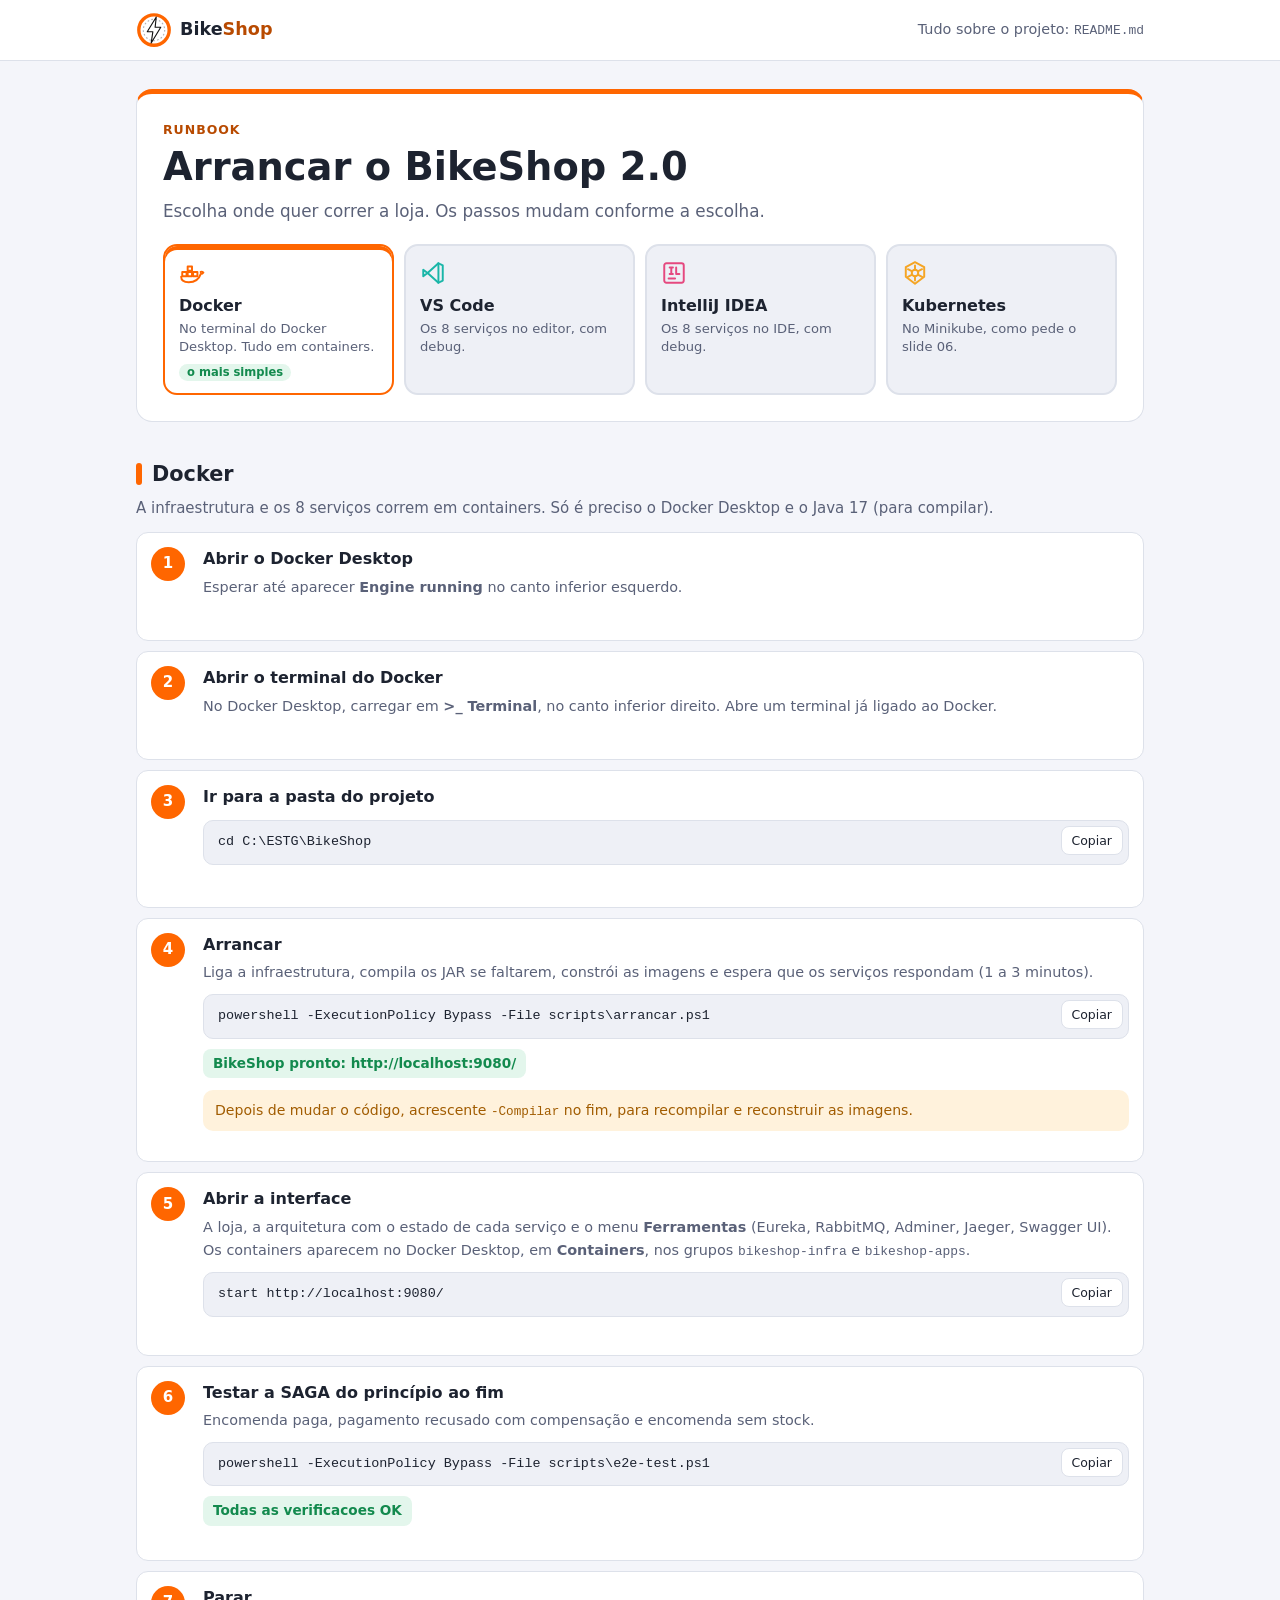
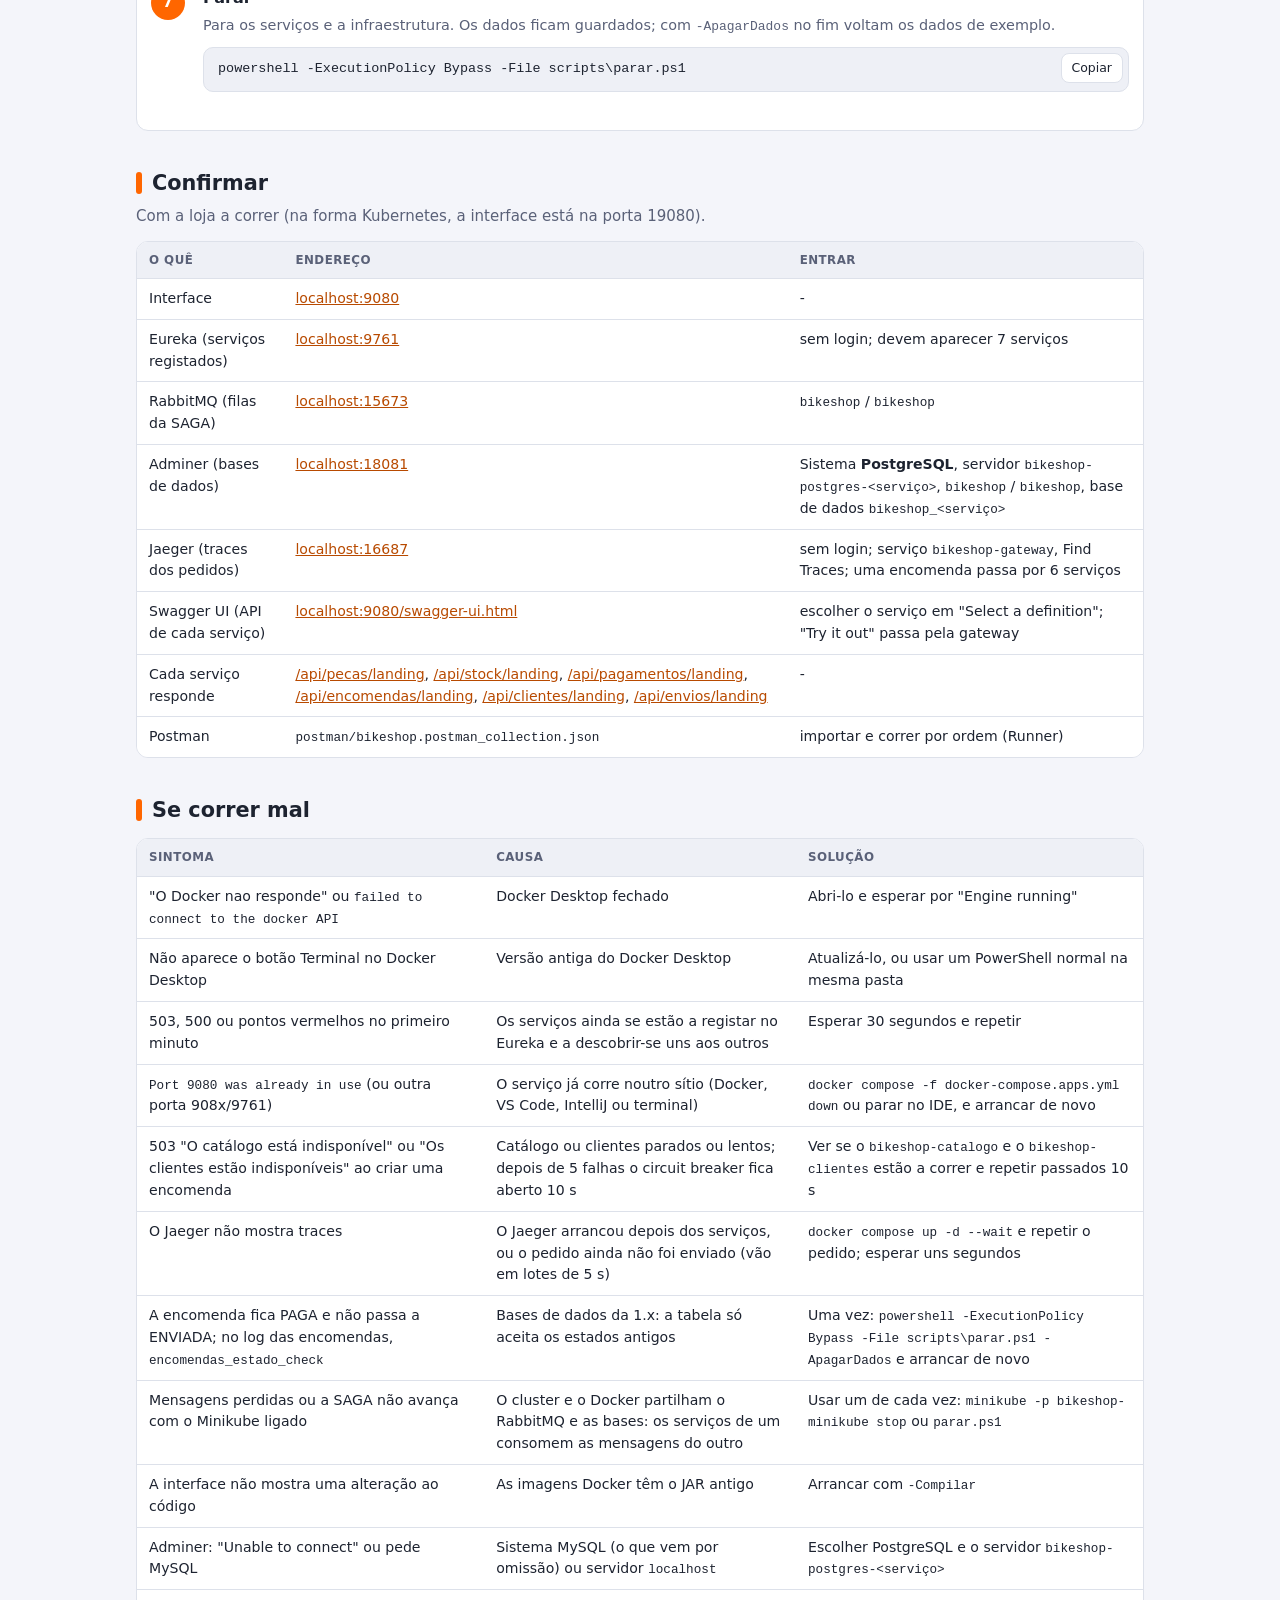
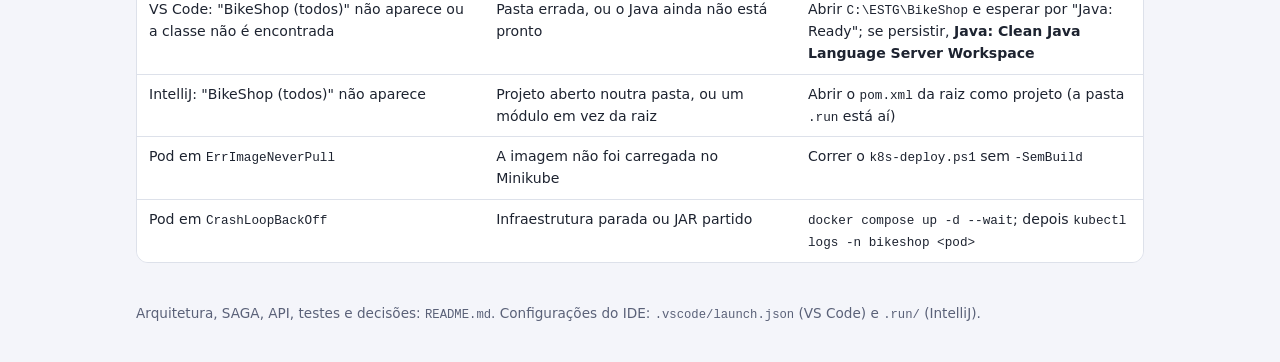
==== commit 3cb7fc01: "BikeShop 2.0: documentacao, interface e arranque dos 8 servicos README e runbook com a versao 2.0, c" ====
--- a/RUNBOOK.html
+++ b/RUNBOOK.html
@@ -3,7 +3,7 @@
 <head>
 <meta charset="utf-8">
 <meta name="viewport" content="width=device-width, initial-scale=1">
-<title>Runbook · BikeShop</title>
+<title>Runbook · BikeShop 2.0</title>
 <meta name="description" content="Como arrancar o BikeShop: no terminal do Docker Desktop, pelo VS Code, pelo IntelliJ IDEA ou no Minikube.">
 <style>
 :root{--bg:#f4f5fa;--s:#fff;--s2:#eef0f6;--t:#1d2330;--m:#5a6178;--b:#dde1ea;--a:#ff6600;--ai:#b84a00;--ok:#138a4e;--okb:#e3f6ec;--warn:#a15c00;--warnb:#fff2dc;--dk:#ff6600;--vs:#19b6a8;--ij:#e5487f;--k8:#f5a524;color-scheme:light}
@@ -70,7 +70,7 @@
 <main class="wrap">
 <section class="hero">
   <p class="eyebrow">Runbook</p>
-  <h1>Arrancar o BikeShop</h1>
+  <h1>Arrancar o BikeShop 2.0</h1>
   <p class="lead">Escolha onde quer correr a loja. Os passos mudam conforme a escolha.</p>
   <div class="modos" role="tablist" aria-label="Forma de arrancar">
     <button class="modo dk" role="tab" id="t-docker" aria-controls="docker" aria-selected="true">
@@ -79,11 +79,11 @@
     </button>
     <button class="modo vs" role="tab" id="t-vscode" aria-controls="vscode" aria-selected="false">
       <svg viewBox="0 0 24 24" aria-hidden="true"><path d="M17 3l4 2v14l-4 2L7 12l10-9z"/><path d="M17 3v18M7 12L3 9v6l4-3"/></svg>
-      <b>VS Code</b><span>Os 6 serviços no editor, com debug.</span>
+      <b>VS Code</b><span>Os 8 serviços no editor, com debug.</span>
     </button>
     <button class="modo ij" role="tab" id="t-intellij" aria-controls="intellij" aria-selected="false">
       <svg viewBox="0 0 24 24" aria-hidden="true"><rect x="3" y="3" width="18" height="18" rx="2"/><path d="M7 17h6M8 7h3M9.5 7v6M8 13h3M14 7v6h3"/></svg>
-      <b>IntelliJ IDEA</b><span>Os 6 serviços no IDE, com debug.</span>
+      <b>IntelliJ IDEA</b><span>Os 8 serviços no IDE, com debug.</span>
     </button>
     <button class="modo k8" role="tab" id="t-k8s" aria-controls="k8s" aria-selected="false">
       <svg viewBox="0 0 24 24" aria-hidden="true"><path d="M12 2l8.5 4.5v9L12 22l-8.5-6.5v-9L12 2z"/><circle cx="12" cy="12" r="3"/><path d="M12 5v4M12 15v4M5.5 8.5L9.4 10.5M14.6 13.5l3.9 2M18.5 8.5l-3.9 2M9.4 13.5l-3.9 2"/></svg>
@@ -95,7 +95,7 @@
 <!-- Docker -->
 <section class="painel dk" id="docker" role="tabpanel" aria-labelledby="t-docker">
   <h2>Docker</h2>
-  <p class="sub">A infraestrutura e os 6 serviços correm em containers. Só é preciso o Docker Desktop e o Java 17 (para compilar).</p>
+  <p class="sub">A infraestrutura e os 8 serviços correm em containers. Só é preciso o Docker Desktop e o Java 17 (para compilar).</p>
   <ol class="steps">
     <li>
       <h3>Abrir o Docker Desktop</h3>
@@ -138,7 +138,7 @@
 <!-- VS Code -->
 <section class="painel vs" id="vscode" role="tabpanel" aria-labelledby="t-vscode" hidden>
   <h2>VS Code</h2>
-  <p class="sub">Para programar: a infraestrutura fica em Docker e os 6 serviços correm no VS Code, com breakpoints.</p>
+  <p class="sub">Para programar: a infraestrutura fica em Docker e os 8 serviços correm no VS Code, com breakpoints.</p>
   <ol class="steps">
     <li>
       <h3>Abrir o Docker Desktop</h3>
@@ -154,18 +154,18 @@
     </li>
     <li>
       <h3>Arrancar a infraestrutura</h3>
-      <p>No terminal do VS Code (<kbd>Ctrl</kbd>+<kbd>`</kbd>): 4 PostgreSQL, RabbitMQ, Jaeger e Adminer.</p>
+      <p>No terminal do VS Code (<kbd>Ctrl</kbd>+<kbd>`</kbd>): 6 PostgreSQL, RabbitMQ, Jaeger e Adminer.</p>
       <div class="cmd"><pre>docker compose up -d --wait</pre></div>
       <span class="ok">Container bikeshop-rabbitmq Healthy</span>
       <div class="note">Se os serviços estiverem a correr em Docker, pare-os primeiro, porque usam as mesmas portas: <code>docker compose -f docker-compose.apps.yml down</code></div>
     </li>
     <li>
       <h3>Esperar por "Java: Ready"</h3>
-      <p>Na barra de baixo. Na primeira vez demora, porque importa os 6 módulos Maven.</p>
+      <p>Na barra de baixo. Na primeira vez demora, porque importa os 8 módulos Maven.</p>
     </li>
     <li>
       <h3>Correr "BikeShop (todos)"</h3>
-      <p>Abrir <b>Run and Debug</b> (<kbd>Ctrl</kbd>+<kbd>Shift</kbd>+<kbd>D</kbd>), escolher <b>BikeShop (todos)</b> na lista de cima e carregar em ▶. Arranca o registo e os outros 5; cada um fica com a sua consola.</p>
+      <p>Abrir <b>Run and Debug</b> (<kbd>Ctrl</kbd>+<kbd>Shift</kbd>+<kbd>D</kbd>), escolher <b>BikeShop (todos)</b> na lista de cima e carregar em ▶. Arranca o registo e os outros 7; cada um fica com a sua consola.</p>
       <div class="note">Para correr só um, escolha-o na mesma lista (<code>bikeshop-catalogo</code>, …). O <code>bikeshop-registo</code> tem de estar sempre a correr.</div>
     </li>
     <li>
@@ -185,7 +185,7 @@
 <!-- IntelliJ -->
 <section class="painel ij" id="intellij" role="tabpanel" aria-labelledby="t-intellij" hidden>
   <h2>IntelliJ IDEA</h2>
-  <p class="sub">Para programar: a infraestrutura fica em Docker e os 6 serviços correm no IntelliJ, com breakpoints.</p>
+  <p class="sub">Para programar: a infraestrutura fica em Docker e os 8 serviços correm no IntelliJ, com breakpoints.</p>
   <ol class="steps">
     <li>
       <h3>Abrir o Docker Desktop</h3>
@@ -197,18 +197,18 @@
     </li>
     <li>
       <h3>Esperar pelo Maven</h3>
-      <p>Até a barra de baixo deixar de indexar e aparecerem os 6 módulos <code>bikeshop-*</code>.</p>
+      <p>Até a barra de baixo deixar de indexar e aparecerem os 8 módulos <code>bikeshop-*</code>.</p>
     </li>
     <li>
       <h3>Arrancar a infraestrutura</h3>
-      <p>No terminal do IntelliJ (<kbd>Alt</kbd>+<kbd>F12</kbd>): 4 PostgreSQL, RabbitMQ, Jaeger e Adminer.</p>
+      <p>No terminal do IntelliJ (<kbd>Alt</kbd>+<kbd>F12</kbd>): 6 PostgreSQL, RabbitMQ, Jaeger e Adminer.</p>
       <div class="cmd"><pre>docker compose up -d --wait</pre></div>
       <span class="ok">Container bikeshop-rabbitmq Healthy</span>
       <div class="note">Se os serviços estiverem a correr em Docker, pare-os primeiro, porque usam as mesmas portas: <code>docker compose -f docker-compose.apps.yml down</code></div>
     </li>
     <li>
       <h3>Correr "BikeShop (todos)"</h3>
-      <p>Na lista de configurações (em cima, à direita), escolher <b>BikeShop (todos)</b> e carregar em ▶. Arranca o registo e os outros 5, cada um no seu separador da janela <b>Run</b>.</p>
+      <p>Na lista de configurações (em cima, à direita), escolher <b>BikeShop (todos)</b> e carregar em ▶. Arranca o registo e os outros 7, cada um no seu separador da janela <b>Run</b>.</p>
       <div class="note">Para correr só um, as configurações estão na pasta <b>BikeShop</b> da mesma lista. O <code>bikeshop-registo</code> tem de estar sempre a correr.</div>
     </li>
     <li>
@@ -228,7 +228,7 @@
 <!-- Kubernetes -->
 <section class="painel k8" id="k8s" role="tabpanel" aria-labelledby="t-k8s" hidden>
   <h2>Kubernetes (Minikube)</h2>
-  <p class="porque"><b>Porquê?</b> O slide 06 pede o projeto todo no Kubernetes, com réplicas, ConfigMap e Secret, e uma nova versão posta em produção. É opcional: para usar a loja ou programar, basta Docker, VS Code ou IntelliJ. Aqui os 6 serviços correm no cluster (perfil <code>bikeshop-minikube</code>, namespace <code>bikeshop</code>), o catálogo com 2 réplicas; a infraestrutura continua no Docker.</p>
+  <p class="porque"><b>Porquê?</b> O slide 06 pede o projeto todo no Kubernetes, com réplicas, ConfigMap e Secret, e uma nova versão posta em produção. É opcional: para usar a loja ou programar, basta Docker, VS Code ou IntelliJ. Aqui os 8 serviços correm no cluster (perfil <code>bikeshop-minikube</code>, namespace <code>bikeshop</code>), o catálogo com 2 réplicas; a infraestrutura continua no Docker.</p>
   <ol class="steps">
     <li>
       <h3>Abrir o Docker Desktop e o terminal</h3>
@@ -271,12 +271,12 @@
   <thead><tr><th>O quê</th><th>Endereço</th><th>Entrar</th></tr></thead>
   <tbody>
     <tr><td>Interface</td><td><a href="http://localhost:9080/">localhost:9080</a></td><td>-</td></tr>
-    <tr><td>Eureka (serviços registados)</td><td><a href="http://localhost:9761/">localhost:9761</a></td><td>sem login; devem aparecer 5 serviços</td></tr>
+    <tr><td>Eureka (serviços registados)</td><td><a href="http://localhost:9761/">localhost:9761</a></td><td>sem login; devem aparecer 7 serviços</td></tr>
     <tr><td>RabbitMQ (filas da SAGA)</td><td><a href="http://localhost:15673/">localhost:15673</a></td><td><code>bikeshop</code> / <code>bikeshop</code></td></tr>
     <tr><td>Adminer (bases de dados)</td><td><a href="http://localhost:18081/">localhost:18081</a></td><td>Sistema <b>PostgreSQL</b>, servidor <code>bikeshop-postgres-&lt;serviço&gt;</code>, <code>bikeshop</code> / <code>bikeshop</code>, base de dados <code>bikeshop_&lt;serviço&gt;</code></td></tr>
-    <tr><td>Jaeger (traces dos pedidos)</td><td><a href="http://localhost:16687/">localhost:16687</a></td><td>sem login; serviço <code>bikeshop-gateway</code>, Find Traces; uma encomenda passa pelos 5 serviços</td></tr>
+    <tr><td>Jaeger (traces dos pedidos)</td><td><a href="http://localhost:16687/">localhost:16687</a></td><td>sem login; serviço <code>bikeshop-gateway</code>, Find Traces; uma encomenda passa por 6 serviços</td></tr>
     <tr><td>Swagger UI (API de cada serviço)</td><td><a href="http://localhost:9080/swagger-ui.html">localhost:9080/swagger-ui.html</a></td><td>escolher o serviço em "Select a definition"; "Try it out" passa pela gateway</td></tr>
-    <tr><td>Cada serviço responde</td><td><a href="http://localhost:9080/api/pecas/landing">/api/pecas/landing</a>, <a href="http://localhost:9080/api/stock/landing">/api/stock/landing</a>, <a href="http://localhost:9080/api/pagamentos/landing">/api/pagamentos/landing</a>, <a href="http://localhost:9080/api/encomendas/landing">/api/encomendas/landing</a></td><td>-</td></tr>
+    <tr><td>Cada serviço responde</td><td><a href="http://localhost:9080/api/pecas/landing">/api/pecas/landing</a>, <a href="http://localhost:9080/api/stock/landing">/api/stock/landing</a>, <a href="http://localhost:9080/api/pagamentos/landing">/api/pagamentos/landing</a>, <a href="http://localhost:9080/api/encomendas/landing">/api/encomendas/landing</a>, <a href="http://localhost:9080/api/clientes/landing">/api/clientes/landing</a>, <a href="http://localhost:9080/api/envios/landing">/api/envios/landing</a></td><td>-</td></tr>
     <tr><td>Postman</td><td><code>postman/bikeshop.postman_collection.json</code></td><td>importar e correr por ordem (Runner)</td></tr>
   </tbody>
 </table></div>
@@ -289,8 +289,10 @@
     <tr><td>Não aparece o botão Terminal no Docker Desktop</td><td>Versão antiga do Docker Desktop</td><td>Atualizá-lo, ou usar um PowerShell normal na mesma pasta</td></tr>
     <tr><td>503, 500 ou pontos vermelhos no primeiro minuto</td><td>Os serviços ainda se estão a registar no Eureka e a descobrir-se uns aos outros</td><td>Esperar 30 segundos e repetir</td></tr>
     <tr><td><code>Port 9080 was already in use</code> (ou outra porta 908x/9761)</td><td>O serviço já corre noutro sítio (Docker, VS Code, IntelliJ ou terminal)</td><td><code>docker compose -f docker-compose.apps.yml down</code> ou parar no IDE, e arrancar de novo</td></tr>
-    <tr><td>503 "O catálogo está indisponível" ao criar uma encomenda</td><td>Catálogo parado ou lento; depois de 5 falhas o circuit breaker fica aberto 10 s</td><td>Ver se o <code>bikeshop-catalogo</code> está a correr e repetir passados 10 s</td></tr>
+    <tr><td>503 "O catálogo está indisponível" ou "Os clientes estão indisponíveis" ao criar uma encomenda</td><td>Catálogo ou clientes parados ou lentos; depois de 5 falhas o circuit breaker fica aberto 10 s</td><td>Ver se o <code>bikeshop-catalogo</code> e o <code>bikeshop-clientes</code> estão a correr e repetir passados 10 s</td></tr>
     <tr><td>O Jaeger não mostra traces</td><td>O Jaeger arrancou depois dos serviços, ou o pedido ainda não foi enviado (vão em lotes de 5 s)</td><td><code>docker compose up -d --wait</code> e repetir o pedido; esperar uns segundos</td></tr>
+    <tr><td>A encomenda fica PAGA e não passa a ENVIADA; no log das encomendas, <code>encomendas_estado_check</code></td><td>Bases de dados da 1.x: a tabela só aceita os estados antigos</td><td>Uma vez: <code>powershell -ExecutionPolicy Bypass -File scripts\parar.ps1 -ApagarDados</code> e arrancar de novo</td></tr>
+    <tr><td>Mensagens perdidas ou a SAGA não avança com o Minikube ligado</td><td>O cluster e o Docker partilham o RabbitMQ e as bases: os serviços de um consomem as mensagens do outro</td><td>Usar um de cada vez: <code>minikube -p bikeshop-minikube stop</code> ou <code>parar.ps1</code></td></tr>
     <tr><td>A interface não mostra uma alteração ao código</td><td>As imagens Docker têm o JAR antigo</td><td>Arrancar com <code>-Compilar</code></td></tr>
     <tr><td>Adminer: "Unable to connect" ou pede MySQL</td><td>Sistema MySQL (o que vem por omissão) ou servidor <code>localhost</code></td><td>Escolher PostgreSQL e o servidor <code>bikeshop-postgres-&lt;serviço&gt;</code></td></tr>
     <tr><td>VS Code: "BikeShop (todos)" não aparece ou a classe não é encontrada</td><td>Pasta errada, ou o Java ainda não está pronto</td><td>Abrir <code>C:\ESTG\BikeShop</code> e esperar por "Java: Ready"; se persistir, <b>Java: Clean Java Language Server Workspace</b></td></tr>
